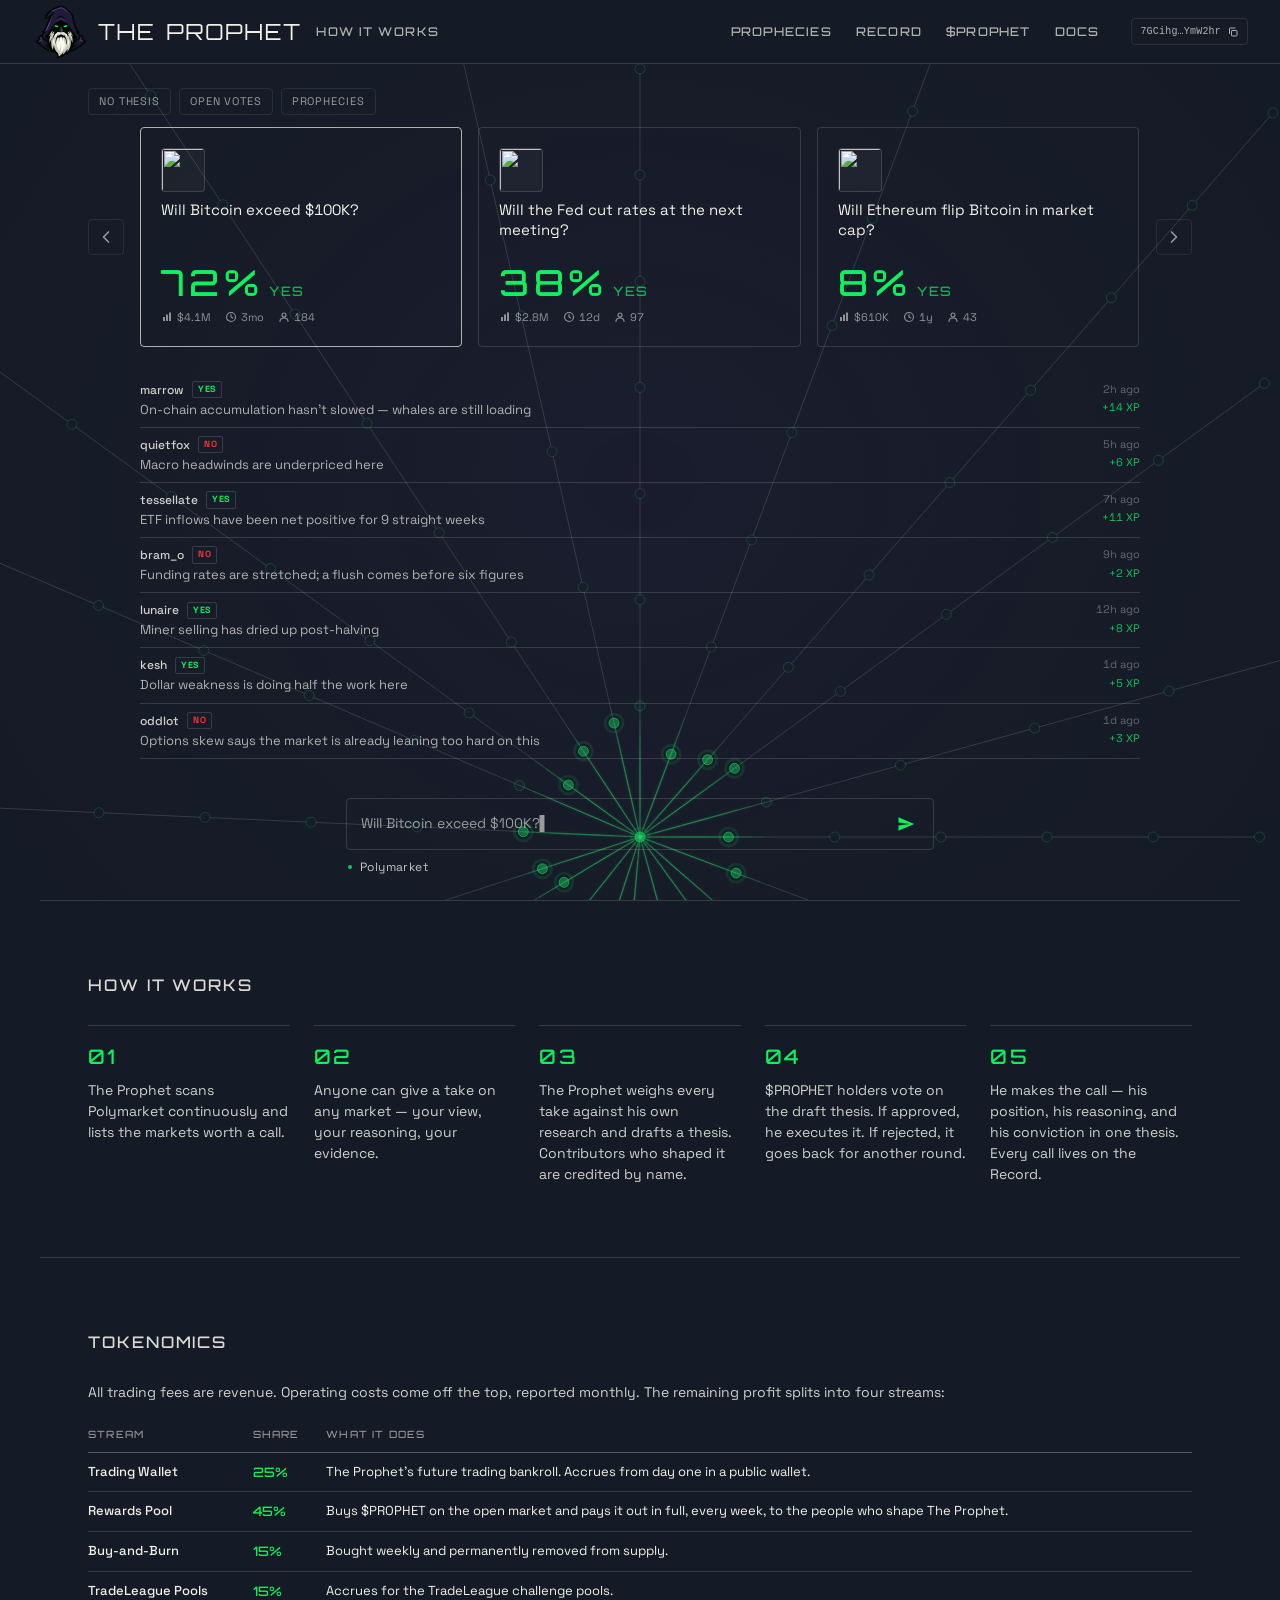
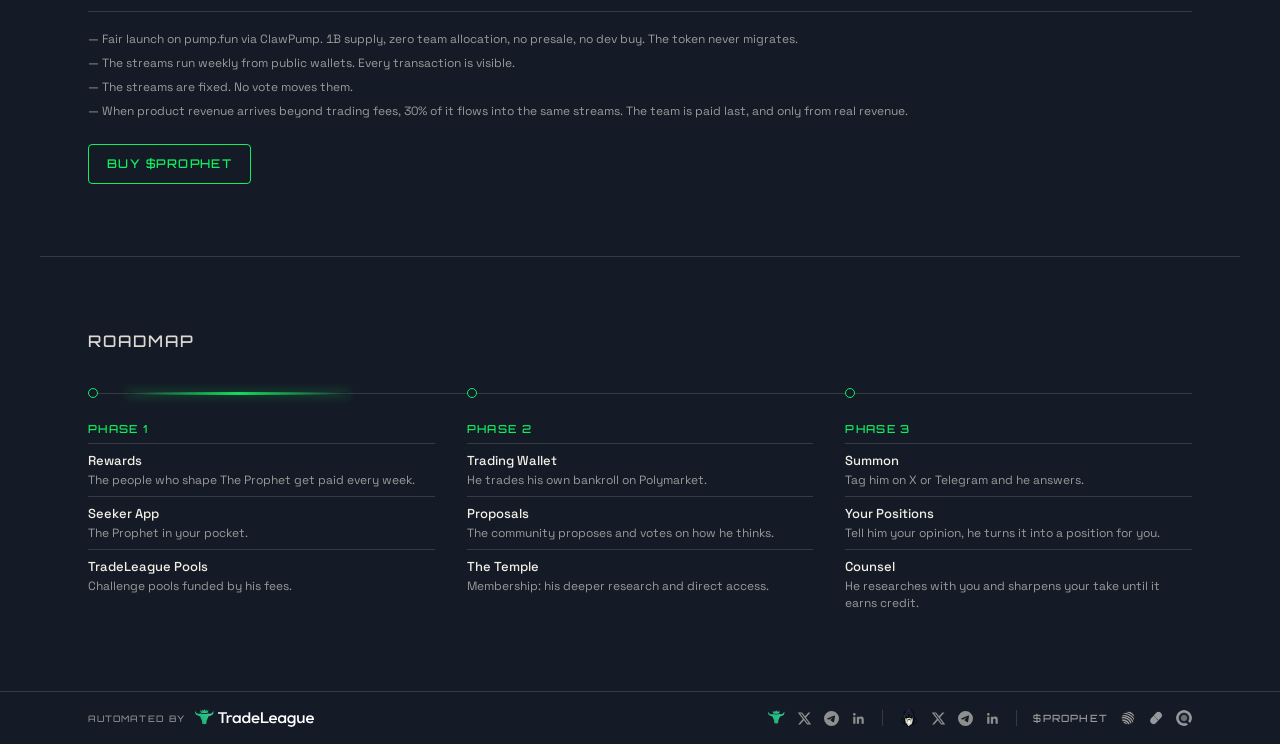
==== index.html @ 37713c02 "token: Trading Wallet rename, pool line reworded; root redirect to site/ Co-Authored-By: Claude Opus" ====
<!DOCTYPE html>
<html lang="en">
<head>
  <meta charset="utf-8">
  <meta name="robots" content="noindex, nofollow">
  <title>The Prophet</title>
  <!-- The site lives in /site/. This sends the bare URL there so the repo
       root is never a 404 on GitHub Pages. Delete it once the CTO serves
       site/ as the document root. -->
  <meta http-equiv="refresh" content="0; url=site/index.html">
  <link rel="canonical" href="site/index.html">
  <style>
    body { margin: 0; background: #151B26; color: #F2F0E6;
           font: 14px/1.5 system-ui, sans-serif; display: grid;
           place-items: center; height: 100vh; }
    a { color: #10F05F; }
  </style>
</head>
<body>
  <p>Loading <a href="site/index.html">The Prophet</a>…</p>
  <script>location.replace('site/index.html' + location.search + location.hash);</script>
</body>
</html>
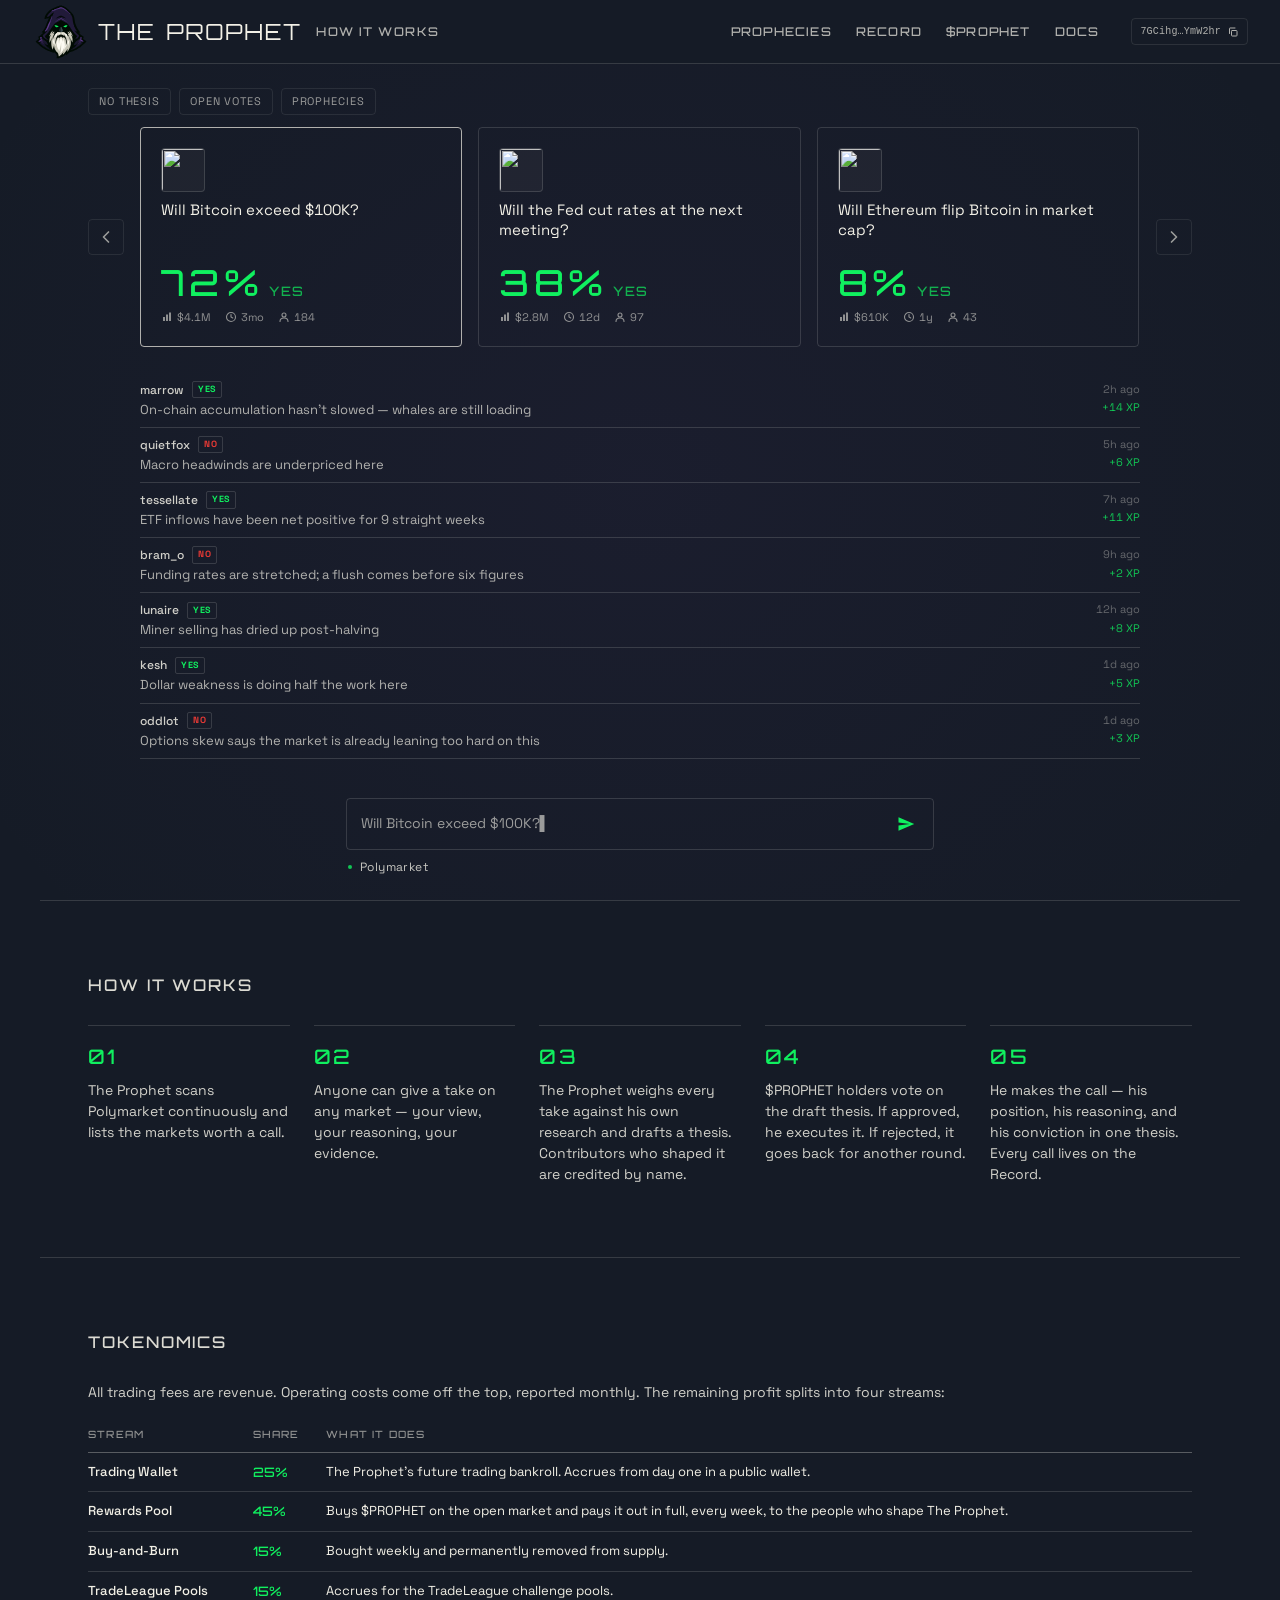
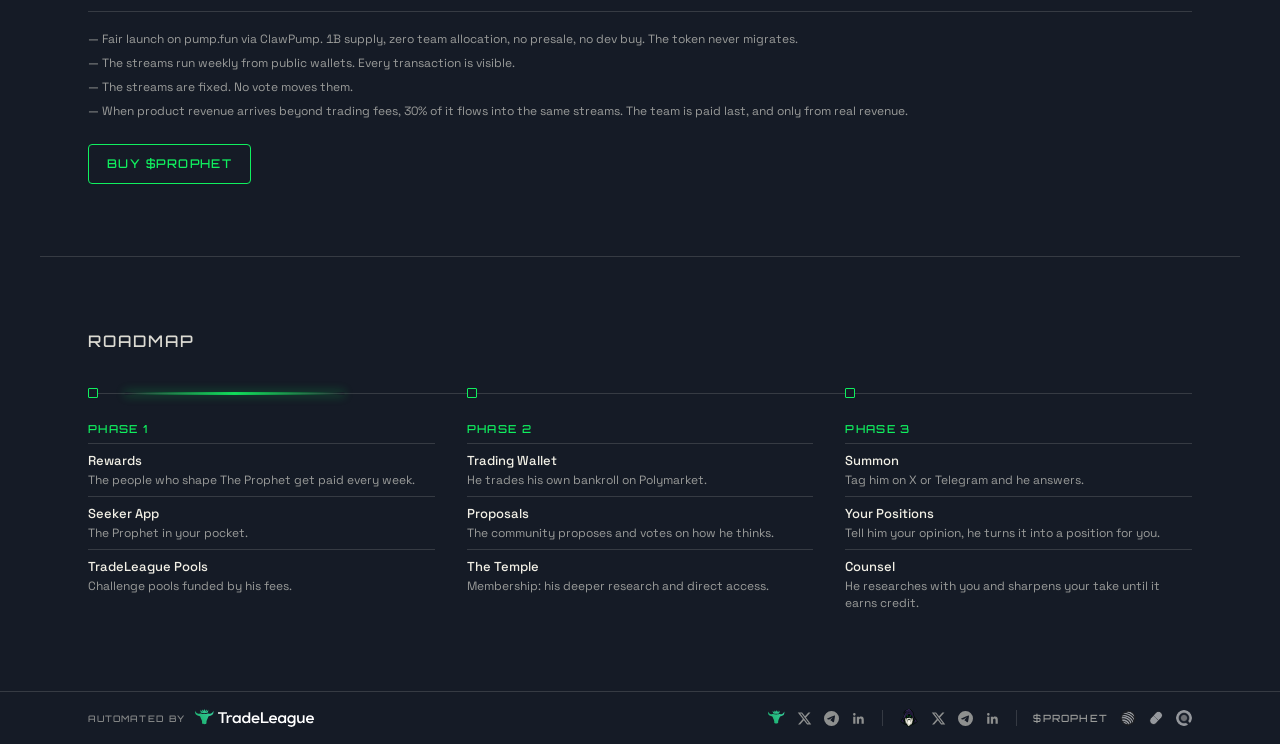
==== commit 6c48fd72: "meta: absolute og/twitter tags, description and apple-touch icon on every page Adds description, og:" ====
--- a/index.html
+++ b/index.html
@@ -4,6 +4,29 @@
   <meta charset="utf-8">
   <meta name="robots" content="noindex, nofollow">
   <title>The Prophet</title>
+
+  <meta name="description" content="An agent that reads prediction markets, publishes a thesis before the outcome, and keeps a public record of every call.">
+
+  <link rel="icon" type="image/png" sizes="32x32" href="site/assets/prophet-favicon-32.png">
+  <link rel="icon" type="image/png" sizes="16x16" href="site/assets/prophet-favicon-16.png">
+  <link rel="apple-touch-icon" sizes="180x180" href="site/assets/prophet-apple-touch-180.png">
+
+  <!-- Absolute URLs are required: a relative og:image or og:url breaks the
+       preview when the link is shared. Repoint BASE when the real domain is live. -->
+  <meta property="og:site_name" content="The Prophet">
+  <meta property="og:title" content="The Prophet">
+  <meta property="og:description" content="An agent that reads prediction markets, publishes a thesis before the outcome, and keeps a public record of every call.">
+  <meta property="og:type" content="website">
+  <meta property="og:url" content="https://ajmagege96.github.io/prophet-site/site/">
+  <meta property="og:image" content="https://ajmagege96.github.io/prophet-site/site/assets/prophet-og-1200x630.png">
+  <meta property="og:image:width" content="1200">
+  <meta property="og:image:height" content="630">
+  <meta property="og:image:alt" content="The Prophet">
+
+  <meta name="twitter:card" content="summary_large_image">
+  <meta name="twitter:title" content="The Prophet">
+  <meta name="twitter:description" content="An agent that reads prediction markets, publishes a thesis before the outcome, and keeps a public record of every call.">
+  <meta name="twitter:image" content="https://ajmagege96.github.io/prophet-site/site/assets/prophet-og-1200x630.png">
   <!-- The site lives in /site/. This sends the bare URL there so the repo
        root is never a 404 on GitHub Pages. Delete it once the CTO serves
        site/ as the document root. -->
